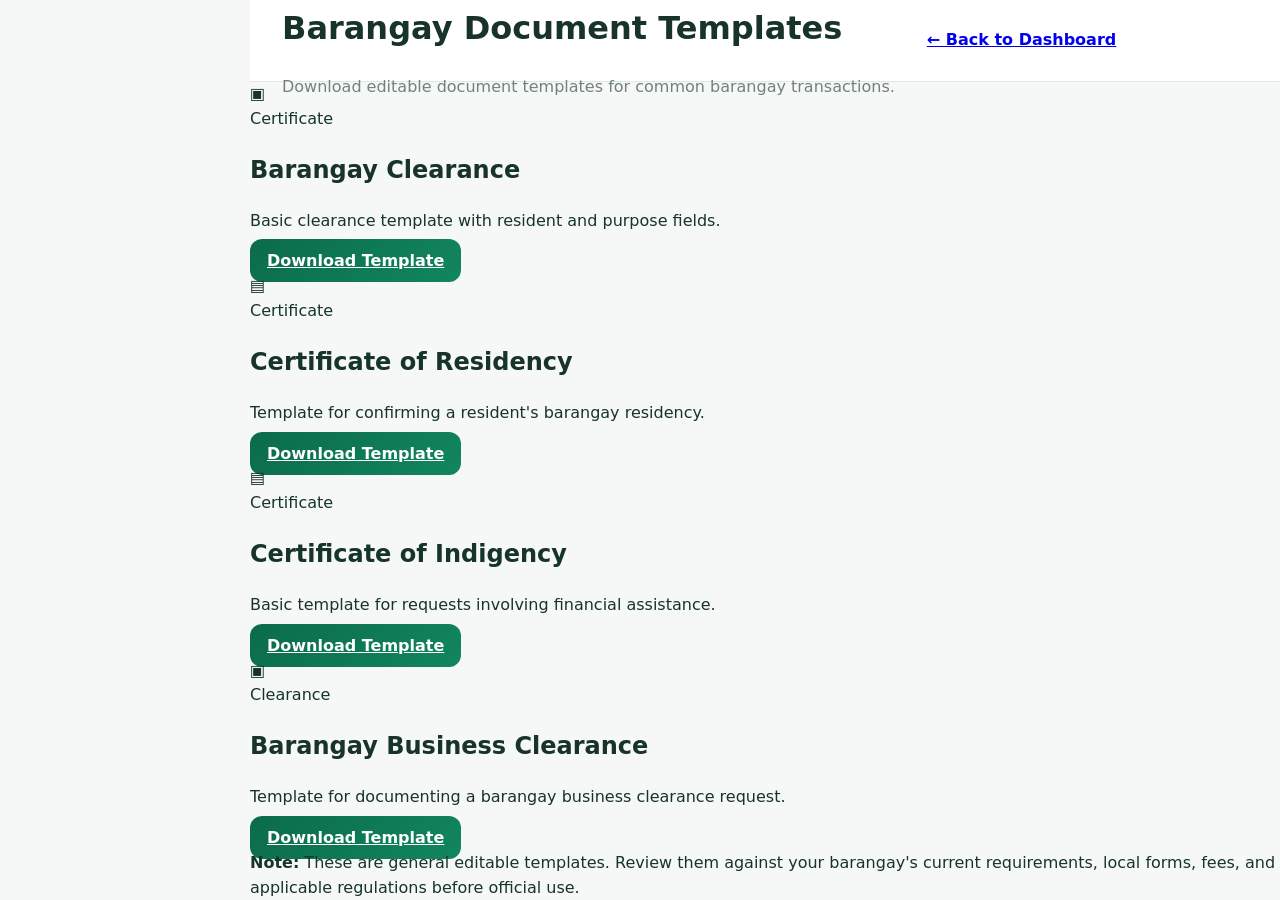
==== templates.html @ 1b4d7f9e "Add downloadable barangay document templates page" ====
<!DOCTYPE html>
<html lang="en">
<head>
<meta charset="UTF-8">
<meta name="viewport" content="width=device-width,initial-scale=1.0">
<meta name="description" content="Downloadable Barangay document templates">
<title>Document Templates | Barangay MIS</title>
<link rel="stylesheet" href="styles.css">
</head>
<body>
<main class="template-page">
<header class="template-header">
  <div>
    <p class="eyebrow">BARANGAY MANAGEMENT</p>
    <h1>Barangay Document Templates</h1>
    <p class="muted">Download editable document templates for common barangay transactions.</p>
  </div>
  <a class="btn" href="index.html">← Back to Dashboard</a>
</header>
<section class="template-grid">
  <article class="template-card"><div class="template-icon">▣</div><div><span class="template-type">Certificate</span><h2>Barangay Clearance</h2><p>Basic clearance template with resident and purpose fields.</p><a class="btn primary" download href="templates/barangay-clearance-template.txt">Download Template</a></div></article>
  <article class="template-card"><div class="template-icon">▤</div><div><span class="template-type">Certificate</span><h2>Certificate of Residency</h2><p>Template for confirming a resident's barangay residency.</p><a class="btn primary" download href="templates/certificate-of-residency-template.txt">Download Template</a></div></article>
  <article class="template-card"><div class="template-icon">▤</div><div><span class="template-type">Certificate</span><h2>Certificate of Indigency</h2><p>Basic template for requests involving financial assistance.</p><a class="btn primary" download href="templates/certificate-of-indigency-template.txt">Download Template</a></div></article>
  <article class="template-card"><div class="template-icon">▣</div><div><span class="template-type">Clearance</span><h2>Barangay Business Clearance</h2><p>Template for documenting a barangay business clearance request.</p><a class="btn primary" download href="templates/business-clearance-template.txt">Download Template</a></div></article>
</section>
<div class="template-note"><strong>Note:</strong> These are general editable templates. Review them against your barangay's current requirements, local forms, fees, and applicable regulations before official use.</div>
</main>
</body>
</html>
---- styles.css ----
:root{--green:#0b6b4b;--green-dark:#064b35;--mint:#e9f7f0;--bg:#f5f8f7;--text:#17332a;--muted:#71827b;--line:#dfe9e4;--white:#fff;--shadow:0 12px 35px rgba(13,55,39,.07)}*{box-sizing:border-box}body{margin:0;background:var(--bg);color:var(--text);font-family:system-ui,-apple-system,"Segoe UI",sans-serif;line-height:1.55}button,input,select,textarea{font:inherit}button{cursor:pointer}.hidden{display:none!important}.login-wrap{min-height:100vh;display:grid;place-items:center;padding:24px;background:radial-gradient(circle at 15% 15%,#d8f3e5 0,transparent 34%),radial-gradient(circle at 85% 80%,#dcefe7 0,transparent 30%),var(--bg)}.login-card{width:min(430px,100%);padding:38px;background:rgba(255,255,255,.94);border:1px solid var(--line);border-radius:28px;box-shadow:0 24px 70px rgba(15,55,40,.12);text-align:center}.logo{width:68px;height:68px;display:grid;place-items:center;margin:0 auto 16px;border-radius:20px;background:linear-gradient(145deg,var(--green),#15966a);color:white;font-weight:900;font-size:22px;box-shadow:0 12px 25px rgba(11,107,75,.22)}.logo.sm{width:42px;height:42px;border-radius:13px;margin:0;font-size:14px}.eyebrow{margin:0;color:var(--green);font-size:11px;letter-spacing:.14em;font-weight:800}.login-card h1{margin:8px 0 7px;font-size:29px}.sub{color:var(--muted);margin:0 0 25px;line-height:1.5}form{display:grid;gap:15px;text-align:left}label{display:grid;gap:7px;font-size:13px;font-weight:750}input,select,textarea{width:100%;border:1px solid #cfdcd6;border-radius:12px;padding:12px 13px;background:#fff;color:var(--text);outline:0}input:focus,select:focus,textarea:focus{border-color:var(--green);box-shadow:0 0 0 4px rgba(11,107,75,.1)}.btn{border:0;border-radius:12px;padding:12px 17px;font-weight:800}.primary{background:linear-gradient(135deg,var(--green),#11865f);color:#fff}.full{width:100%}.login-card small{display:block;text-align:center;color:var(--muted);margin-top:18px}.error{color:#b42318;font-size:13px;min-height:16px}.sidebar{position:fixed;inset:0 auto 0 0;width:250px;background:#fff;border-right:1px solid var(--line);padding:20px 14px;display:flex;flex-direction:column;z-index:20}.brand{display:flex;align-items:center;gap:10px;padding:3px 8px 24px}.brand small{display:block;color:var(--muted);font-size:11px;margin-top:2px}.sidebar nav{display:grid;gap:5px}.sidebar nav button,.logout{width:100%;border:0;background:transparent;text-align:left;color:#587067;padding:12px 14px;border-radius:11px;font-weight:700}.sidebar nav button.active,.sidebar nav button:hover,.logout:hover{background:var(--mint);color:var(--green)}.sidebar nav span,.logout span{margin-left:8px}.logout{margin-top:auto}main{margin-left:250px;min-height:100vh}header{height:82px;background:rgba(255,255,255,.92);backdrop-filter:blur(12px);border-bottom:1px solid var(--line);display:flex;align-items:center;gap:15px;padding:0 32px;position:sticky;top:0;z-index:10}header h2{margin:3px 0 0;font-size:23px}.header-right{margin-left:auto;display:flex;align-items:center;gap:15px;color:var(--muted);font-size:13px}.avatar{width:40px;height:40px;display:grid;place-items:center;border-radius:50%;background:var(--mint);color:var(--green);font-weight:900}.icon{border:0;background:transparent;font-size:21px}.content{padding:40px 42px 56px;max-width:1480px;margin:auto}.welcome{display:flex;justify-content:space-between;align-items:flex-end;gap:28px;margin-bottom:30px}.welcome h1{margin:0 0 8px;font-size:30px;line-height:1.2}.muted{color:var(--muted)}.cards{display:grid;grid-template-columns:repeat(4,1fr);gap:22px}.stat{background:#fff;border:1px solid var(--line);border-radius:17px;padding:24px;box-shadow:var(--shadow);position:relative;overflow:hidden}.stat:after{content:"";position:absolute;right:-30px;bottom:-35px;width:100px;height:100px;border-radius:50%;background:var(--mint)}.stat .label{color:var(--muted);font-size:13px}.stat strong{display:block;font-size:31px;margin:9px 0;position:relative;z-index:1}.stat span{font-size:12px;color:var(--green);font-weight:700;position:relative;z-index:1}.grid2{display:grid;grid-template-columns:1.35fr 1fr;gap:24px;margin-top:24px}.panel{background:#fff;border:1px solid var(--line);border-radius:17px;padding:25px;box-shadow:0 4px 18px rgba(20,50,38,.03)}.panel-head{display:flex;justify-content:space-between;align-items:center;gap:16px;margin-bottom:20px}.panel h3{margin:0}.table-wrap{overflow:auto}.toolbar{display:flex;gap:12px;flex-wrap:wrap;margin-bottom:20px}.toolbar input{max-width:340px}.table{width:100%;border-collapse:collapse;min-width:680px}.table th,.table td{text-align:left;padding:15px 13px;border-bottom:1px solid var(--line);font-size:13px}.table th{color:var(--muted);font-size:11px;text-transform:uppercase;letter-spacing:.05em}.badge{display:inline-flex;padding:5px 9px;border-radius:99px;font-size:11px;font-weight:800;background:#eef2f0}.badge.green{background:#e6f6ee;color:#0d704c}.badge.orange{background:#fff1d9;color:#9b5b00}.badge.red{background:#fde9e7;color:#a52b20}.actions{display:flex;gap:6px}.mini{border:1px solid var(--line);background:#fff;border-radius:9px;padding:6px 9px;font-size:12px}.mini:hover{border-color:var(--green);color:var(--green)}.list{display:grid;gap:14px}.list-item{padding:17px;border:1px solid var(--line);border-radius:12px}.list-item strong{display:block}.list-item small{display:block;color:var(--muted);margin-top:6px}.empty{padding:45px;text-align:center;color:var(--muted)}.modal{position:fixed;inset:0;z-index:50;display:grid;place-items:center;padding:20px}.shade{position:absolute;inset:0;background:rgba(8,30,20,.48)}.modal-card{position:relative;width:min(680px,100%);max-height:90vh;overflow:auto;background:#fff;border-radius:20px;padding:28px;box-shadow:0 30px 80px rgba(0,0,0,.22)}.modal-head{display:flex;align-items:center;justify-content:space-between;margin-bottom:22px}.modal-head h3{margin:0}.form-grid{display:grid;grid-template-columns:1fr 1fr;gap:18px}.form-grid .wide{grid-column:1/-1}.form-actions{display:flex;justify-content:flex-end;gap:12px;margin-top:24px}.toast{position:fixed;right:24px;bottom:24px;background:#123d2d;color:#fff;padding:13px 17px;border-radius:12px;transform:translateY(130px);transition:.25s;z-index:100;box-shadow:0 12px 30px rgba(0,0,0,.15)}.toast.show{transform:translateY(0)}.report-grid{display:grid;grid-template-columns:repeat(3,1fr);gap:22px}.report-card{background:#fff;border:1px solid var(--line);border-radius:17px;padding:25px;box-shadow:var(--shadow)}.report-card h3{margin-top:0}.report-card p{color:var(--muted);font-size:13px;line-height:1.6}.mobile-menu{display:none}#content:has(#search[placeholder="Search officials..."]) .table-wrap{overflow:visible}#content:has(#search[placeholder="Search officials..."]) .table{min-width:0;border-collapse:separate;border-spacing:0 18px}#content:has(#search[placeholder="Search officials..."]) .table thead{display:none}#content:has(#search[placeholder="Search officials..."]) .table tbody{display:grid;grid-template-columns:repeat(3,minmax(0,1fr));gap:22px}#content:has(#search[placeholder="Search officials..."]) .table tbody tr{display:flex;flex-direction:column;background:#fff;border:1px solid var(--line);border-radius:20px;overflow:hidden;box-shadow:var(--shadow);padding:0;transition:transform .2s ease,box-shadow .2s ease}#content:has(#search[placeholder="Search officials..."]) .table tbody tr:hover{transform:translateY(-3px);box-shadow:0 16px 38px rgba(13,55,39,.1)}#content:has(#search[placeholder="Search officials..."]) .table tbody tr td{border:0;padding:0 22px 12px}#content:has(#search[placeholder="Search officials..."]) .table tbody tr td:first-child{padding:0 22px 18px;padding-top:142px;position:relative;font-size:19px}#content:has(#search[placeholder="Search officials..."]) .table tbody tr td:first-child:before{content:"PHOTO";position:absolute;left:0;right:0;top:0;height:125px;display:grid;place-items:center;background:linear-gradient(145deg,#e9f7f0,#d7eee3);color:var(--green);font-size:12px;font-weight:900;letter-spacing:.12em}#content:has(#search[placeholder="Search officials..."]) .table tbody tr td:first-child:after{content:"👤";position:absolute;top:28px;left:50%;transform:translateX(-50%);width:72px;height:72px;border-radius:50%;display:grid;place-items:center;background:#fff;border:4px solid rgba(11,107,75,.14);font-size:30px;box-shadow:0 8px 20px rgba(13,55,39,.1)}#content:has(#search[placeholder="Search officials..."]) .table tbody tr td:nth-child(2){order:2;color:var(--green);font-size:12px;font-weight:800;text-transform:uppercase;letter-spacing:.05em}#content:has(#search[placeholder="Search officials..."]) .table tbody tr td:nth-child(3),#content:has(#search[placeholder="Search officials..."]) .table tbody tr td:nth-child(4),#content:has(#search[placeholder="Search officials..."]) .table tbody tr td:nth-child(5){font-size:12px;color:var(--muted);padding-bottom:10px}#content:has(#search[placeholder="Search officials..."]) .table tbody tr td:nth-child(3):before{content:"Term";display:block;color:var(--text);font-size:10px;font-weight:800;text-transform:uppercase;letter-spacing:.05em;margin-bottom:2px}#content:has(#search[placeholder="Search officials..."]) .table tbody tr td:nth-child(4):before{content:"Contact";display:block;color:var(--text);font-size:10px;font-weight:800;text-transform:uppercase;letter-spacing:.05em;margin-bottom:2px}#content:has(#search[placeholder="Search officials..."]) .table tbody tr td:nth-child(5){padding-top:2px}#content:has(#search[placeholder="Search officials..."]) .table tbody tr td:last-child{padding:8px 22px 22px;margin-top:4px;border-top:1px solid var(--line);order:6}#content:has(#search[placeholder="Search officials..."]) .table tbody tr td:last-child .actions{padding-top:4px}#content:has(#search[placeholder="Search officials..."]) .table tbody tr td:nth-child(2){order:2}#content:has(#search[placeholder="Search officials..."]) .table tbody tr td:nth-child(3){order:3}#content:has(#search[placeholder="Search officials..."]) .table tbody tr td:nth-child(4){order:4}#content:has(#search[placeholder="Search officials..."]) .table tbody tr td:nth-child(5){order:5}@media(max-width:1050px){.cards{grid-template-columns:repeat(2,1fr)}.grid2{grid-template-columns:1fr}.report-grid{grid-template-columns:repeat(2,1fr)}#content:has(#search[placeholder="Search officials..."]) .table tbody{grid-template-columns:repeat(2,minmax(0,1fr))}}@media(max-width:760px){.sidebar{transform:translateX(-100%);transition:.25s;box-shadow:var(--shadow)}.sidebar.open{transform:translateX(0)}main{margin-left:0}.mobile-menu{display:block}header{padding:0 17px}.content{padding:25px 18px 40px}.cards{grid-template-columns:1fr;gap:16px}.report-grid{grid-template-columns:1fr}.header-right #date{display:none}.welcome{display:block;margin-bottom:24px}.form-grid{grid-template-columns:1fr}.form-grid .wide{grid-column:auto}.table{min-width:620px}.login-card{padding:28px 22px}#content:has(#search[placeholder="Search officials..."]) .table{min-width:0}#content:has(#search[placeholder="Search officials..."]) .table tbody{grid-template-columns:1fr}}
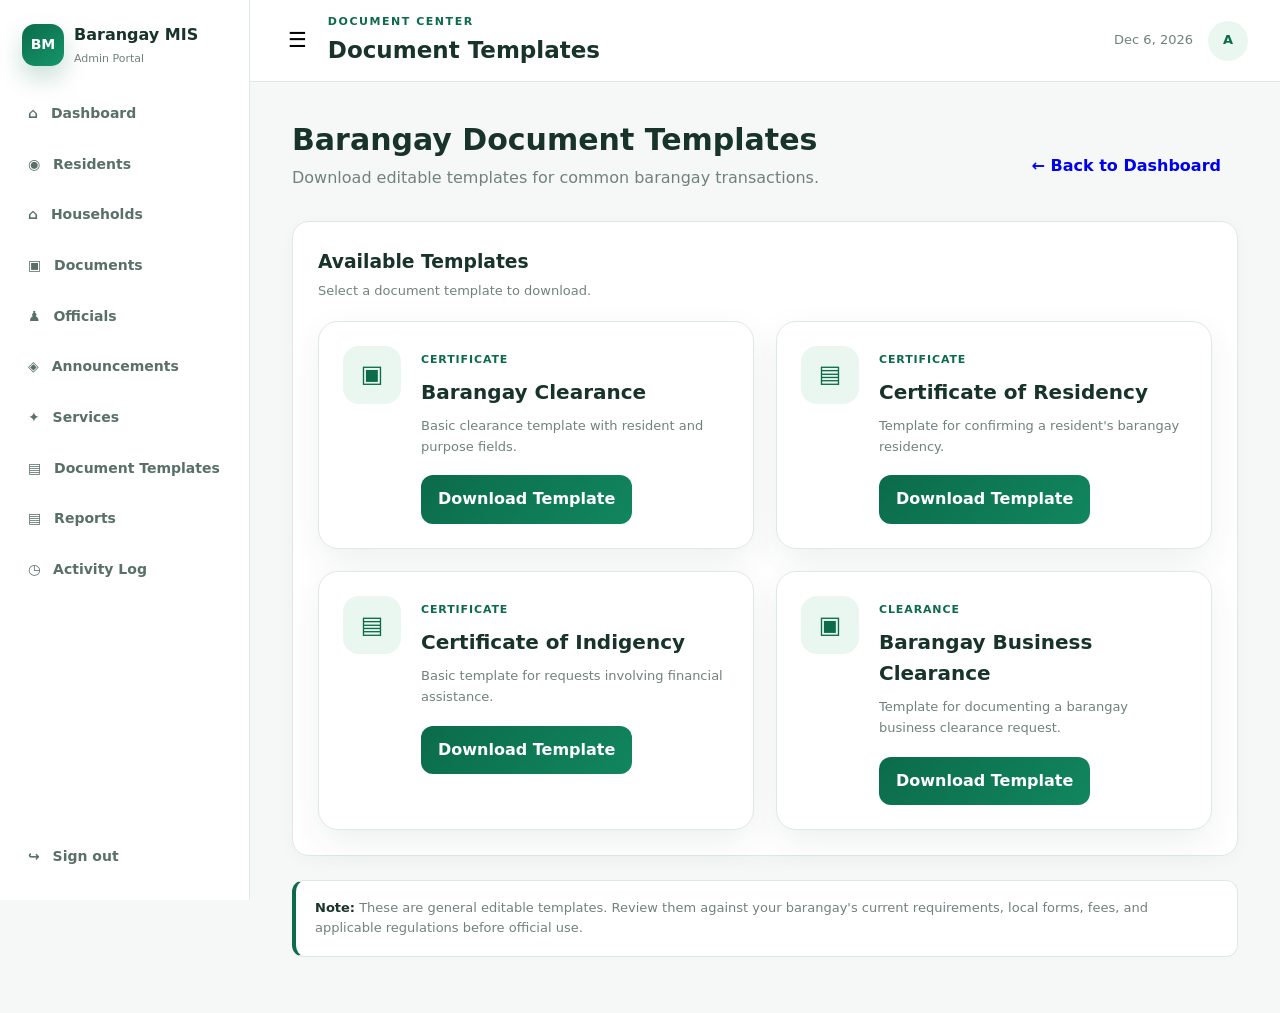
==== commit 1d55b0df: "Match document templates page with BMIS layout" ====
--- a/templates.html
+++ b/templates.html
@@ -8,22 +8,107 @@
 <link rel="stylesheet" href="styles.css">
 </head>
 <body>
-<main class="template-page">
-<header class="template-header">
-  <div>
-    <p class="eyebrow">BARANGAY MANAGEMENT</p>
-    <h1>Barangay Document Templates</h1>
-    <p class="muted">Download editable document templates for common barangay transactions.</p>
-  </div>
-  <a class="btn" href="index.html">← Back to Dashboard</a>
-</header>
-<section class="template-grid">
-  <article class="template-card"><div class="template-icon">▣</div><div><span class="template-type">Certificate</span><h2>Barangay Clearance</h2><p>Basic clearance template with resident and purpose fields.</p><a class="btn primary" download href="templates/barangay-clearance-template.txt">Download Template</a></div></article>
-  <article class="template-card"><div class="template-icon">▤</div><div><span class="template-type">Certificate</span><h2>Certificate of Residency</h2><p>Template for confirming a resident's barangay residency.</p><a class="btn primary" download href="templates/certificate-of-residency-template.txt">Download Template</a></div></article>
-  <article class="template-card"><div class="template-icon">▤</div><div><span class="template-type">Certificate</span><h2>Certificate of Indigency</h2><p>Basic template for requests involving financial assistance.</p><a class="btn primary" download href="templates/certificate-of-indigency-template.txt">Download Template</a></div></article>
-  <article class="template-card"><div class="template-icon">▣</div><div><span class="template-type">Clearance</span><h2>Barangay Business Clearance</h2><p>Template for documenting a barangay business clearance request.</p><a class="btn primary" download href="templates/business-clearance-template.txt">Download Template</a></div></article>
-</section>
-<div class="template-note"><strong>Note:</strong> These are general editable templates. Review them against your barangay's current requirements, local forms, fees, and applicable regulations before official use.</div>
-</main>
+<div id="app">
+  <aside class="sidebar" id="sidebar">
+    <div class="brand"><div class="logo sm">BM</div><div><b>Barangay MIS</b><small>Admin Portal</small></div></div>
+    <nav>
+      <a class="nav-link" href="index.html">⌂ <span>Dashboard</span></a>
+      <a class="nav-link" href="index.html">◉ <span>Residents</span></a>
+      <a class="nav-link" href="index.html">⌂ <span>Households</span></a>
+      <a class="nav-link" href="index.html">▣ <span>Documents</span></a>
+      <a class="nav-link" href="index.html">♟ <span>Officials</span></a>
+      <a class="nav-link" href="index.html">◈ <span>Announcements</span></a>
+      <a class="nav-link" href="index.html">✦ <span>Services</span></a>
+      <a class="nav-link active" href="templates.html">▤ <span>Document Templates</span></a>
+      <a class="nav-link" href="index.html">▤ <span>Reports</span></a>
+      <a class="nav-link" href="index.html">◷ <span>Activity Log</span></a>
+    </nav>
+    <a id="logout" class="logout nav-link" href="index.html">↪ <span>Sign out</span></a>
+  </aside>
+
+  <main>
+    <header>
+      <button id="menu" class="icon" aria-label="Open menu">☰</button>
+      <div>
+        <p class="eyebrow">DOCUMENT CENTER</p>
+        <h2>Document Templates</h2>
+      </div>
+      <div class="header-right">
+        <span id="date"></span>
+        <span class="avatar">A</span>
+      </div>
+    </header>
+
+    <section class="content">
+      <div class="welcome">
+        <div>
+          <h1>Barangay Document Templates</h1>
+          <div class="muted">Download editable templates for common barangay transactions.</div>
+        </div>
+        <a class="btn" href="index.html">← Back to Dashboard</a>
+      </div>
+
+      <div class="panel">
+        <div class="panel-head">
+          <div>
+            <h3>Available Templates</h3>
+            <div class="muted" style="margin-top:5px;font-size:13px">Select a document template to download.</div>
+          </div>
+        </div>
+        <section class="template-grid">
+          <article class="template-card">
+            <div class="template-icon">▣</div>
+            <div>
+              <span class="template-type">Certificate</span>
+              <h2>Barangay Clearance</h2>
+              <p>Basic clearance template with resident and purpose fields.</p>
+              <a class="btn primary" download href="templates/barangay-clearance-template.txt">Download Template</a>
+            </div>
+          </article>
+          <article class="template-card">
+            <div class="template-icon">▤</div>
+            <div>
+              <span class="template-type">Certificate</span>
+              <h2>Certificate of Residency</h2>
+              <p>Template for confirming a resident's barangay residency.</p>
+              <a class="btn primary" download href="templates/certificate-of-residency-template.txt">Download Template</a>
+            </div>
+          </article>
+          <article class="template-card">
+            <div class="template-icon">▤</div>
+            <div>
+              <span class="template-type">Certificate</span>
+              <h2>Certificate of Indigency</h2>
+              <p>Basic template for requests involving financial assistance.</p>
+              <a class="btn primary" download href="templates/certificate-of-indigency-template.txt">Download Template</a>
+            </div>
+          </article>
+          <article class="template-card">
+            <div class="template-icon">▣</div>
+            <div>
+              <span class="template-type">Clearance</span>
+              <h2>Barangay Business Clearance</h2>
+              <p>Template for documenting a barangay business clearance request.</p>
+              <a class="btn primary" download href="templates/business-clearance-template.txt">Download Template</a>
+            </div>
+          </article>
+        </section>
+      </div>
+
+      <div class="template-note">
+        <strong>Note:</strong> These are general editable templates. Review them against your barangay's current requirements, local forms, fees, and applicable regulations before official use.
+      </div>
+    </section>
+  </main>
+</div>
+
+<script>
+const menu=document.getElementById('menu');
+const sidebar=document.getElementById('sidebar');
+const date=document.getElementById('date');
+menu.onclick=()=>sidebar.classList.toggle('open');
+date.textContent=new Date().toLocaleDateString(undefined,{year:'numeric',month:'short',day:'numeric'});
+document.querySelectorAll('.nav-link').forEach(link=>link.addEventListener('click',()=>sidebar.classList.remove('open')));
+</script>
 </body>
 </html>
--- a/styles.css
+++ b/styles.css
@@ -1 +1 @@
-:root{--green:#0b6b4b;--green-dark:#064b35;--mint:#e9f7f0;--bg:#f5f8f7;--text:#17332a;--muted:#71827b;--line:#dfe9e4;--white:#fff;--shadow:0 12px 35px rgba(13,55,39,.07)}*{box-sizing:border-box}body{margin:0;background:var(--bg);color:var(--text);font-family:system-ui,-apple-system,"Segoe UI",sans-serif;line-height:1.55}button,input,select,textarea{font:inherit}button{cursor:pointer}.hidden{display:none!important}.login-wrap{min-height:100vh;display:grid;place-items:center;padding:24px;background:radial-gradient(circle at 15% 15%,#d8f3e5 0,transparent 34%),radial-gradient(circle at 85% 80%,#dcefe7 0,transparent 30%),var(--bg)}.login-card{width:min(430px,100%);padding:38px;background:rgba(255,255,255,.94);border:1px solid var(--line);border-radius:28px;box-shadow:0 24px 70px rgba(15,55,40,.12);text-align:center}.logo{width:68px;height:68px;display:grid;place-items:center;margin:0 auto 16px;border-radius:20px;background:linear-gradient(145deg,var(--green),#15966a);color:white;font-weight:900;font-size:22px;box-shadow:0 12px 25px rgba(11,107,75,.22)}.logo.sm{width:42px;height:42px;border-radius:13px;margin:0;font-size:14px}.eyebrow{margin:0;color:var(--green);font-size:11px;letter-spacing:.14em;font-weight:800}.login-card h1{margin:8px 0 7px;font-size:29px}.sub{color:var(--muted);margin:0 0 25px;line-height:1.5}form{display:grid;gap:15px;text-align:left}label{display:grid;gap:7px;font-size:13px;font-weight:750}input,select,textarea{width:100%;border:1px solid #cfdcd6;border-radius:12px;padding:12px 13px;background:#fff;color:var(--text);outline:0}input:focus,select:focus,textarea:focus{border-color:var(--green);box-shadow:0 0 0 4px rgba(11,107,75,.1)}.btn{border:0;border-radius:12px;padding:12px 17px;font-weight:800}.primary{background:linear-gradient(135deg,var(--green),#11865f);color:#fff}.full{width:100%}.login-card small{display:block;text-align:center;color:var(--muted);margin-top:18px}.error{color:#b42318;font-size:13px;min-height:16px}.sidebar{position:fixed;inset:0 auto 0 0;width:250px;background:#fff;border-right:1px solid var(--line);padding:20px 14px;display:flex;flex-direction:column;z-index:20}.brand{display:flex;align-items:center;gap:10px;padding:3px 8px 24px}.brand small{display:block;color:var(--muted);font-size:11px;margin-top:2px}.sidebar nav{display:grid;gap:5px}.sidebar nav button,.logout{width:100%;border:0;background:transparent;text-align:left;color:#587067;padding:12px 14px;border-radius:11px;font-weight:700}.sidebar nav button.active,.sidebar nav button:hover,.logout:hover{background:var(--mint);color:var(--green)}.sidebar nav span,.logout span{margin-left:8px}.logout{margin-top:auto}main{margin-left:250px;min-height:100vh}header{height:82px;background:rgba(255,255,255,.92);backdrop-filter:blur(12px);border-bottom:1px solid var(--line);display:flex;align-items:center;gap:15px;padding:0 32px;position:sticky;top:0;z-index:10}header h2{margin:3px 0 0;font-size:23px}.header-right{margin-left:auto;display:flex;align-items:center;gap:15px;color:var(--muted);font-size:13px}.avatar{width:40px;height:40px;display:grid;place-items:center;border-radius:50%;background:var(--mint);color:var(--green);font-weight:900}.icon{border:0;background:transparent;font-size:21px}.content{padding:40px 42px 56px;max-width:1480px;margin:auto}.welcome{display:flex;justify-content:space-between;align-items:flex-end;gap:28px;margin-bottom:30px}.welcome h1{margin:0 0 8px;font-size:30px;line-height:1.2}.muted{color:var(--muted)}.cards{display:grid;grid-template-columns:repeat(4,1fr);gap:22px}.stat{background:#fff;border:1px solid var(--line);border-radius:17px;padding:24px;box-shadow:var(--shadow);position:relative;overflow:hidden}.stat:after{content:"";position:absolute;right:-30px;bottom:-35px;width:100px;height:100px;border-radius:50%;background:var(--mint)}.stat .label{color:var(--muted);font-size:13px}.stat strong{display:block;font-size:31px;margin:9px 0;position:relative;z-index:1}.stat span{font-size:12px;color:var(--green);font-weight:700;position:relative;z-index:1}.grid2{display:grid;grid-template-columns:1.35fr 1fr;gap:24px;margin-top:24px}.panel{background:#fff;border:1px solid var(--line);border-radius:17px;padding:25px;box-shadow:0 4px 18px rgba(20,50,38,.03)}.panel-head{display:flex;justify-content:space-between;align-items:center;gap:16px;margin-bottom:20px}.panel h3{margin:0}.table-wrap{overflow:auto}.toolbar{display:flex;gap:12px;flex-wrap:wrap;margin-bottom:20px}.toolbar input{max-width:340px}.table{width:100%;border-collapse:collapse;min-width:680px}.table th,.table td{text-align:left;padding:15px 13px;border-bottom:1px solid var(--line);font-size:13px}.table th{color:var(--muted);font-size:11px;text-transform:uppercase;letter-spacing:.05em}.badge{display:inline-flex;padding:5px 9px;border-radius:99px;font-size:11px;font-weight:800;background:#eef2f0}.badge.green{background:#e6f6ee;color:#0d704c}.badge.orange{background:#fff1d9;color:#9b5b00}.badge.red{background:#fde9e7;color:#a52b20}.actions{display:flex;gap:6px}.mini{border:1px solid var(--line);background:#fff;border-radius:9px;padding:6px 9px;font-size:12px}.mini:hover{border-color:var(--green);color:var(--green)}.list{display:grid;gap:14px}.list-item{padding:17px;border:1px solid var(--line);border-radius:12px}.list-item strong{display:block}.list-item small{display:block;color:var(--muted);margin-top:6px}.empty{padding:45px;text-align:center;color:var(--muted)}.modal{position:fixed;inset:0;z-index:50;display:grid;place-items:center;padding:20px}.shade{position:absolute;inset:0;background:rgba(8,30,20,.48)}.modal-card{position:relative;width:min(680px,100%);max-height:90vh;overflow:auto;background:#fff;border-radius:20px;padding:28px;box-shadow:0 30px 80px rgba(0,0,0,.22)}.modal-head{display:flex;align-items:center;justify-content:space-between;margin-bottom:22px}.modal-head h3{margin:0}.form-grid{display:grid;grid-template-columns:1fr 1fr;gap:18px}.form-grid .wide{grid-column:1/-1}.form-actions{display:flex;justify-content:flex-end;gap:12px;margin-top:24px}.toast{position:fixed;right:24px;bottom:24px;background:#123d2d;color:#fff;padding:13px 17px;border-radius:12px;transform:translateY(130px);transition:.25s;z-index:100;box-shadow:0 12px 30px rgba(0,0,0,.15)}.toast.show{transform:translateY(0)}.report-grid{display:grid;grid-template-columns:repeat(3,1fr);gap:22px}.report-card{background:#fff;border:1px solid var(--line);border-radius:17px;padding:25px;box-shadow:var(--shadow)}.report-card h3{margin-top:0}.report-card p{color:var(--muted);font-size:13px;line-height:1.6}.mobile-menu{display:none}#content:has(#search[placeholder="Search officials..."]) .table-wrap{overflow:visible}#content:has(#search[placeholder="Search officials..."]) .table{min-width:0;border-collapse:separate;border-spacing:0 18px}#content:has(#search[placeholder="Search officials..."]) .table thead{display:none}#content:has(#search[placeholder="Search officials..."]) .table tbody{display:grid;grid-template-columns:repeat(3,minmax(0,1fr));gap:22px}#content:has(#search[placeholder="Search officials..."]) .table tbody tr{display:flex;flex-direction:column;background:#fff;border:1px solid var(--line);border-radius:20px;overflow:hidden;box-shadow:var(--shadow);padding:0;transition:transform .2s ease,box-shadow .2s ease}#content:has(#search[placeholder="Search officials..."]) .table tbody tr:hover{transform:translateY(-3px);box-shadow:0 16px 38px rgba(13,55,39,.1)}#content:has(#search[placeholder="Search officials..."]) .table tbody tr td{border:0;padding:0 22px 12px}#content:has(#search[placeholder="Search officials..."]) .table tbody tr td:first-child{padding:0 22px 18px;padding-top:142px;position:relative;font-size:19px}#content:has(#search[placeholder="Search officials..."]) .table tbody tr td:first-child:before{content:"PHOTO";position:absolute;left:0;right:0;top:0;height:125px;display:grid;place-items:center;background:linear-gradient(145deg,#e9f7f0,#d7eee3);color:var(--green);font-size:12px;font-weight:900;letter-spacing:.12em}#content:has(#search[placeholder="Search officials..."]) .table tbody tr td:first-child:after{content:"👤";position:absolute;top:28px;left:50%;transform:translateX(-50%);width:72px;height:72px;border-radius:50%;display:grid;place-items:center;background:#fff;border:4px solid rgba(11,107,75,.14);font-size:30px;box-shadow:0 8px 20px rgba(13,55,39,.1)}#content:has(#search[placeholder="Search officials..."]) .table tbody tr td:nth-child(2){order:2;color:var(--green);font-size:12px;font-weight:800;text-transform:uppercase;letter-spacing:.05em}#content:has(#search[placeholder="Search officials..."]) .table tbody tr td:nth-child(3),#content:has(#search[placeholder="Search officials..."]) .table tbody tr td:nth-child(4),#content:has(#search[placeholder="Search officials..."]) .table tbody tr td:nth-child(5){font-size:12px;color:var(--muted);padding-bottom:10px}#content:has(#search[placeholder="Search officials..."]) .table tbody tr td:nth-child(3):before{content:"Term";display:block;color:var(--text);font-size:10px;font-weight:800;text-transform:uppercase;letter-spacing:.05em;margin-bottom:2px}#content:has(#search[placeholder="Search officials..."]) .table tbody tr td:nth-child(4):before{content:"Contact";display:block;color:var(--text);font-size:10px;font-weight:800;text-transform:uppercase;letter-spacing:.05em;margin-bottom:2px}#content:has(#search[placeholder="Search officials..."]) .table tbody tr td:nth-child(5){padding-top:2px}#content:has(#search[placeholder="Search officials..."]) .table tbody tr td:last-child{padding:8px 22px 22px;margin-top:4px;border-top:1px solid var(--line);order:6}#content:has(#search[placeholder="Search officials..."]) .table tbody tr td:last-child .actions{padding-top:4px}#content:has(#search[placeholder="Search officials..."]) .table tbody tr td:nth-child(2){order:2}#content:has(#search[placeholder="Search officials..."]) .table tbody tr td:nth-child(3){order:3}#content:has(#search[placeholder="Search officials..."]) .table tbody tr td:nth-child(4){order:4}#content:has(#search[placeholder="Search officials..."]) .table tbody tr td:nth-child(5){order:5}@media(max-width:1050px){.cards{grid-template-columns:repeat(2,1fr)}.grid2{grid-template-columns:1fr}.report-grid{grid-template-columns:repeat(2,1fr)}#content:has(#search[placeholder="Search officials..."]) .table tbody{grid-template-columns:repeat(2,minmax(0,1fr))}}@media(max-width:760px){.sidebar{transform:translateX(-100%);transition:.25s;box-shadow:var(--shadow)}.sidebar.open{transform:translateX(0)}main{margin-left:0}.mobile-menu{display:block}header{padding:0 17px}.content{padding:25px 18px 40px}.cards{grid-template-columns:1fr;gap:16px}.report-grid{grid-template-columns:1fr}.header-right #date{display:none}.welcome{display:block;margin-bottom:24px}.form-grid{grid-template-columns:1fr}.form-grid .wide{grid-column:auto}.table{min-width:620px}.login-card{padding:28px 22px}#content:has(#search[placeholder="Search officials..."]) .table{min-width:0}#content:has(#search[placeholder="Search officials..."]) .table tbody{grid-template-columns:1fr}}+:root{--green:#0b6b4b;--green-dark:#064b35;--mint:#e9f7f0;--bg:#f5f8f7;--text:#17332a;--muted:#71827b;--line:#dfe9e4;--white:#fff;--shadow:0 12px 35px rgba(13,55,39,.07)}*{box-sizing:border-box}body{margin:0;background:var(--bg);color:var(--text);font-family:system-ui,-apple-system,"Segoe UI",sans-serif;line-height:1.55}button,input,select,textarea{font:inherit}button{cursor:pointer}.hidden{display:none!important}.login-wrap{min-height:100vh;display:grid;place-items:center;padding:24px;background:radial-gradient(circle at 15% 15%,#d8f3e5 0,transparent 34%),radial-gradient(circle at 85% 80%,#dcefe7 0,transparent 30%),var(--bg)}.login-card{width:min(430px,100%);padding:38px;background:rgba(255,255,255,.94);border:1px solid var(--line);border-radius:28px;box-shadow:0 24px 70px rgba(15,55,40,.12);text-align:center}.logo{width:68px;height:68px;display:grid;place-items:center;margin:0 auto 16px;border-radius:20px;background:linear-gradient(145deg,var(--green),#15966a);color:white;font-weight:900;font-size:22px;box-shadow:0 12px 25px rgba(11,107,75,.22)}.logo.sm{width:42px;height:42px;border-radius:13px;margin:0;font-size:14px}.eyebrow{margin:0;color:var(--green);font-size:11px;letter-spacing:.14em;font-weight:800}.login-card h1{margin:8px 0 7px;font-size:29px}.sub{color:var(--muted);margin:0 0 25px;line-height:1.5}form{display:grid;gap:15px;text-align:left}label{display:grid;gap:7px;font-size:13px;font-weight:750}input,select,textarea{width:100%;border:1px solid #cfdcd6;border-radius:12px;padding:12px 13px;background:#fff;color:var(--text);outline:0}input:focus,select:focus,textarea:focus{border-color:var(--green);box-shadow:0 0 0 4px rgba(11,107,75,.1)}.btn{border:0;border-radius:12px;padding:12px 17px;font-weight:800;text-decoration:none;display:inline-flex;align-items:center;justify-content:center}.primary{background:linear-gradient(135deg,var(--green),#11865f);color:#fff}.full{width:100%}.login-card small{display:block;text-align:center;color:var(--muted);margin-top:18px}.error{color:#b42318;font-size:13px;min-height:16px}.sidebar{position:fixed;inset:0 auto 0 0;width:250px;background:#fff;border-right:1px solid var(--line);padding:20px 14px;display:flex;flex-direction:column;z-index:20}.brand{display:flex;align-items:center;gap:10px;padding:3px 8px 24px}.brand small{display:block;color:var(--muted);font-size:11px;margin-top:2px}.sidebar nav{display:grid;gap:5px}.sidebar nav button,.logout,.nav-link{width:100%;border:0;background:transparent;text-align:left;color:#587067;padding:12px 14px;border-radius:11px;font-weight:700;text-decoration:none;font-size:14px}.sidebar nav button.active,.sidebar nav button:hover,.logout:hover,.nav-link:hover{background:var(--mint);color:var(--green)}.sidebar nav span,.logout span,.nav-link span{margin-left:8px}.logout{margin-top:auto}main{margin-left:250px;min-height:100vh}header{height:82px;background:rgba(255,255,255,.92);backdrop-filter:blur(12px);border-bottom:1px solid var(--line);display:flex;align-items:center;gap:15px;padding:0 32px;position:sticky;top:0;z-index:10}header h2{margin:3px 0 0;font-size:23px}.header-right{margin-left:auto;display:flex;align-items:center;gap:15px;color:var(--muted);font-size:13px}.avatar{width:40px;height:40px;display:grid;place-items:center;border-radius:50%;background:var(--mint);color:var(--green);font-weight:900}.icon{border:0;background:transparent;font-size:21px}.content{padding:40px 42px 56px;max-width:1480px;margin:auto}.welcome{display:flex;justify-content:space-between;align-items:flex-end;gap:28px;margin-bottom:30px}.welcome h1{margin:0 0 8px;font-size:30px;line-height:1.2}.muted{color:var(--muted)}.cards{display:grid;grid-template-columns:repeat(4,1fr);gap:22px}.stat{background:#fff;border:1px solid var(--line);border-radius:17px;padding:24px;box-shadow:var(--shadow);position:relative;overflow:hidden}.stat:after{content:"";position:absolute;right:-30px;bottom:-35px;width:100px;height:100px;border-radius:50%;background:var(--mint)}.stat .label{color:var(--muted);font-size:13px}.stat strong{display:block;font-size:31px;margin:9px 0;position:relative;z-index:1}.stat span{font-size:12px;color:var(--green);font-weight:700;position:relative;z-index:1}.grid2{display:grid;grid-template-columns:1.35fr 1fr;gap:24px;margin-top:24px}.panel{background:#fff;border:1px solid var(--line);border-radius:17px;padding:25px;box-shadow:0 4px 18px rgba(20,50,38,.03)}.panel-head{display:flex;justify-content:space-between;align-items:center;gap:16px;margin-bottom:20px}.panel h3{margin:0}.table-wrap{overflow:auto}.toolbar{display:flex;gap:12px;flex-wrap:wrap;margin-bottom:20px}.toolbar input{max-width:340px}.table{width:100%;border-collapse:collapse;min-width:680px}.table th,.table td{text-align:left;padding:15px 13px;border-bottom:1px solid var(--line);font-size:13px}.table th{color:var(--muted);font-size:11px;text-transform:uppercase;letter-spacing:.05em}.badge{display:inline-flex;padding:5px 9px;border-radius:99px;font-size:11px;font-weight:800;background:#eef2f0}.badge.green{background:#e6f6ee;color:#0d704c}.badge.orange{background:#fff1d9;color:#9b5b00}.badge.red{background:#fde9e7;color:#a52b20}.actions{display:flex;gap:6px}.mini{border:1px solid var(--line);background:#fff;border-radius:9px;padding:6px 9px;font-size:12px}.mini:hover{border-color:var(--green);color:var(--green)}.list{display:grid;gap:14px}.list-item{padding:17px;border:1px solid var(--line);border-radius:12px}.list-item strong{display:block}.list-item small{display:block;color:var(--muted);margin-top:6px}.empty{padding:45px;text-align:center;color:var(--muted)}.modal{position:fixed;inset:0;z-index:50;display:grid;place-items:center;padding:20px}.shade{position:absolute;inset:0;background:rgba(8,30,20,.48)}.modal-card{position:relative;width:min(680px,100%);max-height:90vh;overflow:auto;background:#fff;border-radius:20px;padding:28px;box-shadow:0 30px 80px rgba(0,0,0,.22)}.modal-head{display:flex;align-items:center;justify-content:space-between;margin-bottom:22px}.modal-head h3{margin:0}.form-grid{display:grid;grid-template-columns:1fr 1fr;gap:18px}.form-grid .wide{grid-column:1/-1}.form-actions{display:flex;justify-content:flex-end;gap:12px;margin-top:24px}.toast{position:fixed;right:24px;bottom:24px;background:#123d2d;color:#fff;padding:13px 17px;border-radius:12px;transform:translateY(130px);transition:.25s;z-index:100;box-shadow:0 12px 30px rgba(0,0,0,.15)}.toast.show{transform:translateY(0)}.report-grid{display:grid;grid-template-columns:repeat(3,1fr);gap:22px}.report-card{background:#fff;border:1px solid var(--line);border-radius:17px;padding:25px;box-shadow:var(--shadow)}.report-card h3{margin-top:0}.report-card p{color:var(--muted);font-size:13px;line-height:1.6}.mobile-menu{display:none}.template-page{max-width:1180px;margin:auto;padding:48px 28px 60px}.template-header{height:auto;position:static;background:transparent;border:0;display:flex;align-items:flex-end;justify-content:space-between;gap:24px;padding:0;margin-bottom:30px}.template-header h1{margin:8px 0;font-size:34px}.template-grid{display:grid;grid-template-columns:repeat(2,minmax(0,1fr));gap:22px}.template-card{display:grid;grid-template-columns:58px 1fr;gap:20px;background:#fff;border:1px solid var(--line);border-radius:20px;padding:24px;box-shadow:var(--shadow);transition:transform .2s ease,box-shadow .2s ease}.template-card:hover{transform:translateY(-3px);box-shadow:0 16px 38px rgba(13,55,39,.1)}.template-icon{width:58px;height:58px;border-radius:16px;background:var(--mint);color:var(--green);display:grid;place-items:center;font-size:24px;font-weight:900}.template-type{color:var(--green);font-size:11px;text-transform:uppercase;letter-spacing:.08em;font-weight:800}.template-card h2{margin:6px 0 8px;font-size:20px}.template-card p{margin:0 0 18px;color:var(--muted);font-size:13px;line-height:1.6}.template-note{margin-top:24px;padding:17px 19px;background:#fff;border:1px solid var(--line);border-left:4px solid var(--green);border-radius:12px;color:var(--muted);font-size:13px}.template-note strong{color:var(--text)}@media(max-width:1050px){.cards{grid-template-columns:repeat(2,1fr)}.grid2{grid-template-columns:1fr}.report-grid{grid-template-columns:repeat(2,1fr)}.template-grid{grid-template-columns:1fr}}@media(max-width:760px){.sidebar{transform:translateX(-100%);transition:.25s;box-shadow:var(--shadow)}.sidebar.open{transform:translateX(0)}main{margin-left:0}.mobile-menu{display:block}header{padding:0 17px}.content{padding:25px 18px 40px}.cards{grid-template-columns:1fr;gap:16px}.report-grid{grid-template-columns:1fr}.header-right #date{display:none}.welcome{display:block;margin-bottom:24px}.form-grid{grid-template-columns:1fr}.form-grid .wide{grid-column:auto}.table{min-width:620px}.login-card{padding:28px 22px}.template-page{padding:30px 18px 45px}.template-header{display:block}.template-header .btn{margin-top:18px}.template-card{grid-template-columns:1fr}.template-icon{width:50px;height:50px}}
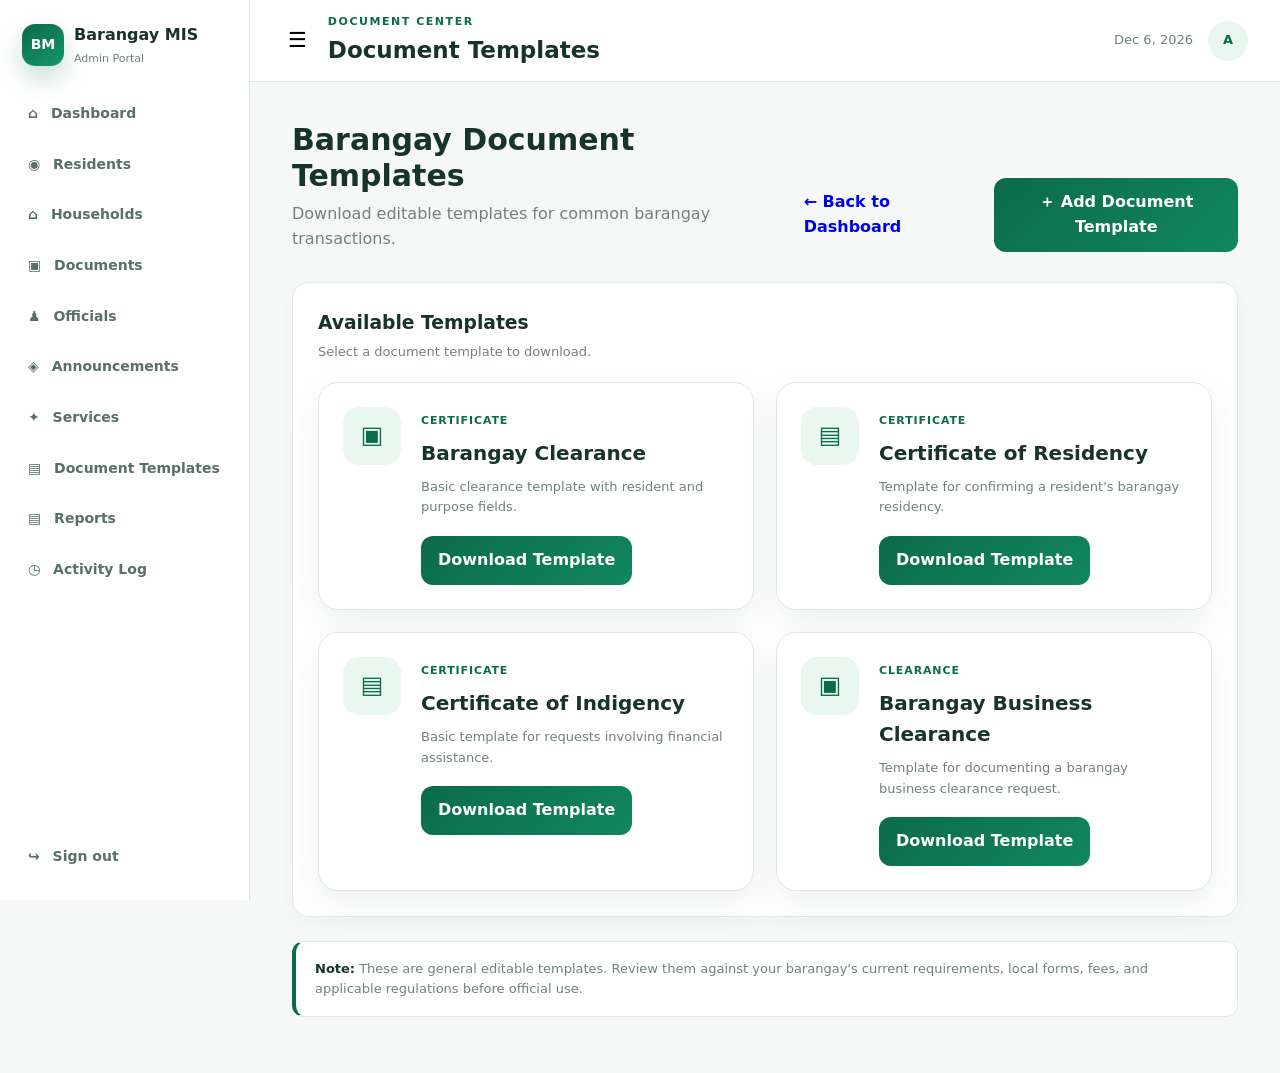
==== commit 50df1e4b: "Add document template button and creation modal" ====
--- a/templates.html
+++ b/templates.html
@@ -6,6 +6,21 @@
 <meta name="description" content="Downloadable Barangay document templates">
 <title>Document Templates | Barangay MIS</title>
 <link rel="stylesheet" href="styles.css">
+<style>
+.template-actions{display:flex;align-items:center;gap:10px}
+.template-modal{position:fixed;inset:0;background:rgba(15,23,42,.55);display:none;align-items:center;justify-content:center;padding:20px;z-index:1000}
+.template-modal.show{display:flex}
+.template-modal-card{width:min(620px,100%);background:#fff;border-radius:18px;box-shadow:0 24px 70px rgba(15,23,42,.22);padding:28px}
+.template-modal-head{display:flex;align-items:flex-start;justify-content:space-between;gap:20px;margin-bottom:22px}
+.template-modal-head h3{margin:0 0 5px}
+.template-form{display:grid;gap:16px}
+.template-form label{display:grid;gap:7px;font-weight:600;font-size:14px}
+.template-form input,.template-form select,.template-form textarea{width:100%;box-sizing:border-box;border:1px solid #d7dee7;border-radius:10px;padding:11px 12px;font:inherit;background:#fff}
+.template-form textarea{min-height:150px;resize:vertical}
+.template-form-actions{display:flex;justify-content:flex-end;gap:10px;margin-top:6px}
+.template-close{border:0;background:transparent;font-size:24px;cursor:pointer;line-height:1;padding:2px 6px}
+@media(max-width:700px){.template-actions{width:100%;}.template-actions .btn{width:100%;justify-content:center}.template-modal-card{padding:22px}.template-form-actions{flex-direction:column-reverse}.template-form-actions .btn{width:100%;justify-content:center}}
+</style>
 </head>
 <body>
 <div id="app">
@@ -45,7 +60,10 @@
           <h1>Barangay Document Templates</h1>
           <div class="muted">Download editable templates for common barangay transactions.</div>
         </div>
-        <a class="btn" href="index.html">← Back to Dashboard</a>
+        <div class="template-actions">
+          <a class="btn" href="index.html">← Back to Dashboard</a>
+          <button class="btn primary" id="addTemplateBtn" type="button">＋ Add Document Template</button>
+        </div>
       </div>
 
       <div class="panel">
@@ -55,7 +73,7 @@
             <div class="muted" style="margin-top:5px;font-size:13px">Select a document template to download.</div>
           </div>
         </div>
-        <section class="template-grid">
+        <section class="template-grid" id="templateGrid">
           <article class="template-card">
             <div class="template-icon">▣</div>
             <div>
@@ -102,13 +120,93 @@
   </main>
 </div>
 
+<div class="template-modal" id="templateModal" aria-hidden="true">
+  <div class="template-modal-card" role="dialog" aria-modal="true" aria-labelledby="templateModalTitle">
+    <div class="template-modal-head">
+      <div>
+        <h3 id="templateModalTitle">Add Document Template</h3>
+        <div class="muted">Create a custom downloadable document template.</div>
+      </div>
+      <button class="template-close" id="closeTemplateModal" type="button" aria-label="Close">×</button>
+    </div>
+    <form class="template-form" id="templateForm">
+      <label>Template Name
+        <input id="templateName" required placeholder="e.g. Certificate of Good Moral">
+      </label>
+      <label>Document Type
+        <select id="templateType">
+          <option>Certificate</option>
+          <option>Clearance</option>
+          <option>Permit</option>
+          <option>Letter</option>
+          <option>Other</option>
+        </select>
+      </label>
+      <label>Description
+        <input id="templateDescription" required placeholder="Short description of the template">
+      </label>
+      <label>Template Content
+        <textarea id="templateContent" required placeholder="Enter the document content and fields here..."></textarea>
+      </label>
+      <div class="template-form-actions">
+        <button class="btn" id="cancelTemplate" type="button">Cancel</button>
+        <button class="btn primary" type="submit">Add Template</button>
+      </div>
+    </form>
+  </div>
+</div>
+
 <script>
 const menu=document.getElementById('menu');
 const sidebar=document.getElementById('sidebar');
 const date=document.getElementById('date');
+const modal=document.getElementById('templateModal');
+const form=document.getElementById('templateForm');
+const grid=document.getElementById('templateGrid');
+const addBtn=document.getElementById('addTemplateBtn');
+const closeBtn=document.getElementById('closeTemplateModal');
+const cancelBtn=document.getElementById('cancelTemplate');
+const storageKey='bmis-document-templates-v1';
+
 menu.onclick=()=>sidebar.classList.toggle('open');
 date.textContent=new Date().toLocaleDateString(undefined,{year:'numeric',month:'short',day:'numeric'});
 document.querySelectorAll('.nav-link').forEach(link=>link.addEventListener('click',()=>sidebar.classList.remove('open')));
+
+function openModal(){modal.classList.add('show');modal.setAttribute('aria-hidden','false');setTimeout(()=>document.getElementById('templateName').focus(),50)}
+function closeModal(){modal.classList.remove('show');modal.setAttribute('aria-hidden','true');form.reset()}
+addBtn.onclick=openModal;
+closeBtn.onclick=closeModal;
+cancelBtn.onclick=closeModal;
+modal.addEventListener('click',e=>{if(e.target===modal)closeModal()});
+document.addEventListener('keydown',e=>{if(e.key==='Escape'&&modal.classList.contains('show'))closeModal()});
+
+function getCustomTemplates(){try{return JSON.parse(localStorage.getItem(storageKey)||'[]')}catch{return[]}}
+function saveCustomTemplates(items){localStorage.setItem(storageKey,JSON.stringify(items))}
+function slugify(value){return value.toLowerCase().replace(/[^a-z0-9]+/g,'-').replace(/^-|-$/g,'')}
+function addCustomCard(item){
+  const article=document.createElement('article');
+  article.className='template-card';
+  article.innerHTML='<div class="template-icon">▤</div><div><span class="template-type"></span><h2></h2><p></p><button class="btn primary download-custom" type="button">Download Template</button></div>';
+  article.querySelector('.template-type').textContent=item.type;
+  article.querySelector('h2').textContent=item.name;
+  article.querySelector('p').textContent=item.description;
+  article.querySelector('.download-custom').onclick=()=>{
+    const blob=new Blob([item.content],'text/plain;charset=utf-8');
+    const url=URL.createObjectURL(blob);
+    const link=document.createElement('a');
+    link.href=url;link.download=slugify(item.name)+'-template.txt';link.click();
+    setTimeout(()=>URL.revokeObjectURL(url),1000);
+  };
+  grid.appendChild(article);
+}
+
+getCustomTemplates().forEach(addCustomCard);
+form.addEventListener('submit',e=>{
+  e.preventDefault();
+  const item={name:document.getElementById('templateName').value.trim(),type:document.getElementById('templateType').value,description:document.getElementById('templateDescription').value.trim(),content:document.getElementById('templateContent').value.trim()};
+  if(!item.name||!item.description||!item.content)return;
+  const items=getCustomTemplates();items.push(item);saveCustomTemplates(items);addCustomCard(item);closeModal();
+});
 </script>
 </body>
 </html>
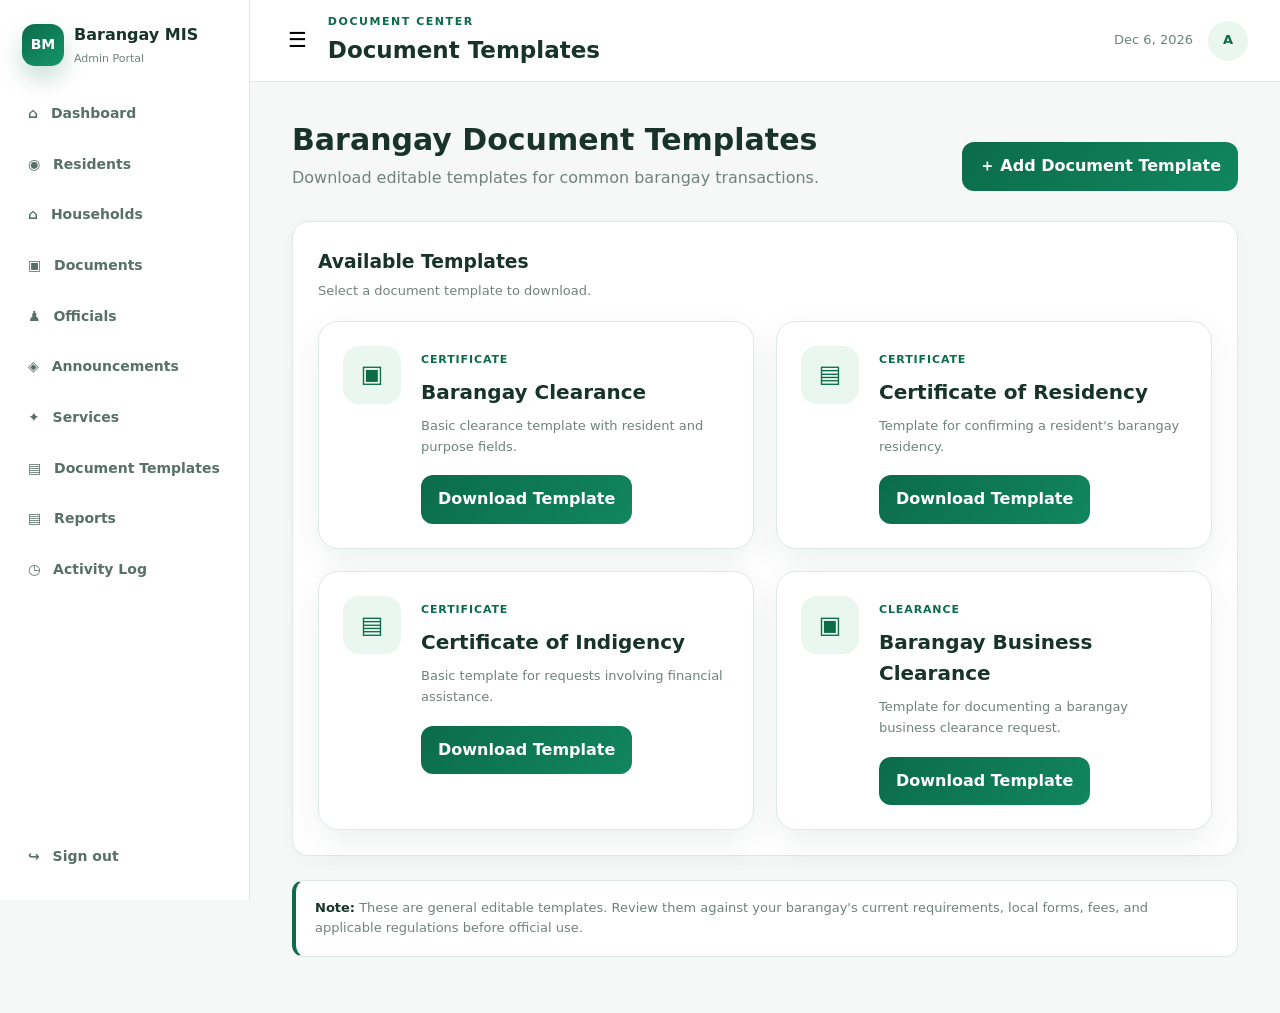
==== commit 1313544f: "Update document template modal upload and remove dashboard button" ====
--- a/templates.html
+++ b/templates.html
@@ -17,6 +17,10 @@
 .template-form label{display:grid;gap:7px;font-weight:600;font-size:14px}
 .template-form input,.template-form select,.template-form textarea{width:100%;box-sizing:border-box;border:1px solid #d7dee7;border-radius:10px;padding:11px 12px;font:inherit;background:#fff}
 .template-form textarea{min-height:150px;resize:vertical}
+.template-upload{border:1.5px dashed #cbd5e1;border-radius:12px;padding:16px;background:#f8fafc}
+.template-upload input{border:0;padding:0;background:transparent}
+.template-upload-note{font-size:12px;color:#64748b;margin-top:6px;font-weight:400}
+.template-file-name{font-size:13px;color:#166534;margin-top:7px;font-weight:500}
 .template-form-actions{display:flex;justify-content:flex-end;gap:10px;margin-top:6px}
 .template-close{border:0;background:transparent;font-size:24px;cursor:pointer;line-height:1;padding:2px 6px}
 @media(max-width:700px){.template-actions{width:100%;}.template-actions .btn{width:100%;justify-content:center}.template-modal-card{padding:22px}.template-form-actions{flex-direction:column-reverse}.template-form-actions .btn{width:100%;justify-content:center}}
@@ -61,7 +65,6 @@
           <div class="muted">Download editable templates for common barangay transactions.</div>
         </div>
         <div class="template-actions">
-          <a class="btn" href="index.html">← Back to Dashboard</a>
           <button class="btn primary" id="addTemplateBtn" type="button">＋ Add Document Template</button>
         </div>
       </div>
@@ -144,6 +147,13 @@
       </label>
       <label>Description
         <input id="templateDescription" required placeholder="Short description of the template">
+      </label>
+      <label>Upload Template File
+        <div class="template-upload">
+          <input id="templateFile" type="file" accept=".txt,.html,.htm,.doc,.docx,.pdf">
+          <div class="template-upload-note">Upload a document file. The selected file will be stored in this browser for the current demo.</div>
+          <div class="template-file-name" id="templateFileName">No file selected</div>
+        </div>
       </label>
       <label>Template Content
         <textarea id="templateContent" required placeholder="Enter the document content and fields here..."></textarea>
@@ -166,6 +176,8 @@
 const addBtn=document.getElementById('addTemplateBtn');
 const closeBtn=document.getElementById('closeTemplateModal');
 const cancelBtn=document.getElementById('cancelTemplate');
+const fileInput=document.getElementById('templateFile');
+const fileName=document.getElementById('templateFileName');
 const storageKey='bmis-document-templates-v1';
 
 menu.onclick=()=>sidebar.classList.toggle('open');
@@ -173,12 +185,13 @@
 document.querySelectorAll('.nav-link').forEach(link=>link.addEventListener('click',()=>sidebar.classList.remove('open')));
 
 function openModal(){modal.classList.add('show');modal.setAttribute('aria-hidden','false');setTimeout(()=>document.getElementById('templateName').focus(),50)}
-function closeModal(){modal.classList.remove('show');modal.setAttribute('aria-hidden','true');form.reset()}
+function closeModal(){modal.classList.remove('show');modal.setAttribute('aria-hidden','true');form.reset();fileName.textContent='No file selected'}
 addBtn.onclick=openModal;
 closeBtn.onclick=closeModal;
 cancelBtn.onclick=closeModal;
 modal.addEventListener('click',e=>{if(e.target===modal)closeModal()});
 document.addEventListener('keydown',e=>{if(e.key==='Escape'&&modal.classList.contains('show'))closeModal()});
+fileInput.addEventListener('change',()=>{fileName.textContent=fileInput.files[0]?fileInput.files[0].name:'No file selected'});
 
 function getCustomTemplates(){try{return JSON.parse(localStorage.getItem(storageKey)||'[]')}catch{return[]}}
 function saveCustomTemplates(items){localStorage.setItem(storageKey,JSON.stringify(items))}
@@ -191,6 +204,11 @@
   article.querySelector('h2').textContent=item.name;
   article.querySelector('p').textContent=item.description;
   article.querySelector('.download-custom').onclick=()=>{
+    if(item.fileData&&item.fileName){
+      const link=document.createElement('a');
+      link.href=item.fileData;link.download=item.fileName;link.click();
+      return;
+    }
     const blob=new Blob([item.content],'text/plain;charset=utf-8');
     const url=URL.createObjectURL(blob);
     const link=document.createElement('a');
@@ -203,9 +221,20 @@
 getCustomTemplates().forEach(addCustomCard);
 form.addEventListener('submit',e=>{
   e.preventDefault();
+  const file=fileInput.files[0];
   const item={name:document.getElementById('templateName').value.trim(),type:document.getElementById('templateType').value,description:document.getElementById('templateDescription').value.trim(),content:document.getElementById('templateContent').value.trim()};
   if(!item.name||!item.description||!item.content)return;
-  const items=getCustomTemplates();items.push(item);saveCustomTemplates(items);addCustomCard(item);closeModal();
+  if(file){
+    const reader=new FileReader();
+    reader.onload=()=>{
+      item.fileData=reader.result;
+      item.fileName=file.name;
+      const items=getCustomTemplates();items.push(item);saveCustomTemplates(items);addCustomCard(item);closeModal();
+    };
+    reader.readAsDataURL(file);
+  }else{
+    const items=getCustomTemplates();items.push(item);saveCustomTemplates(items);addCustomCard(item);closeModal();
+  }
 });
 </script>
 </body>
